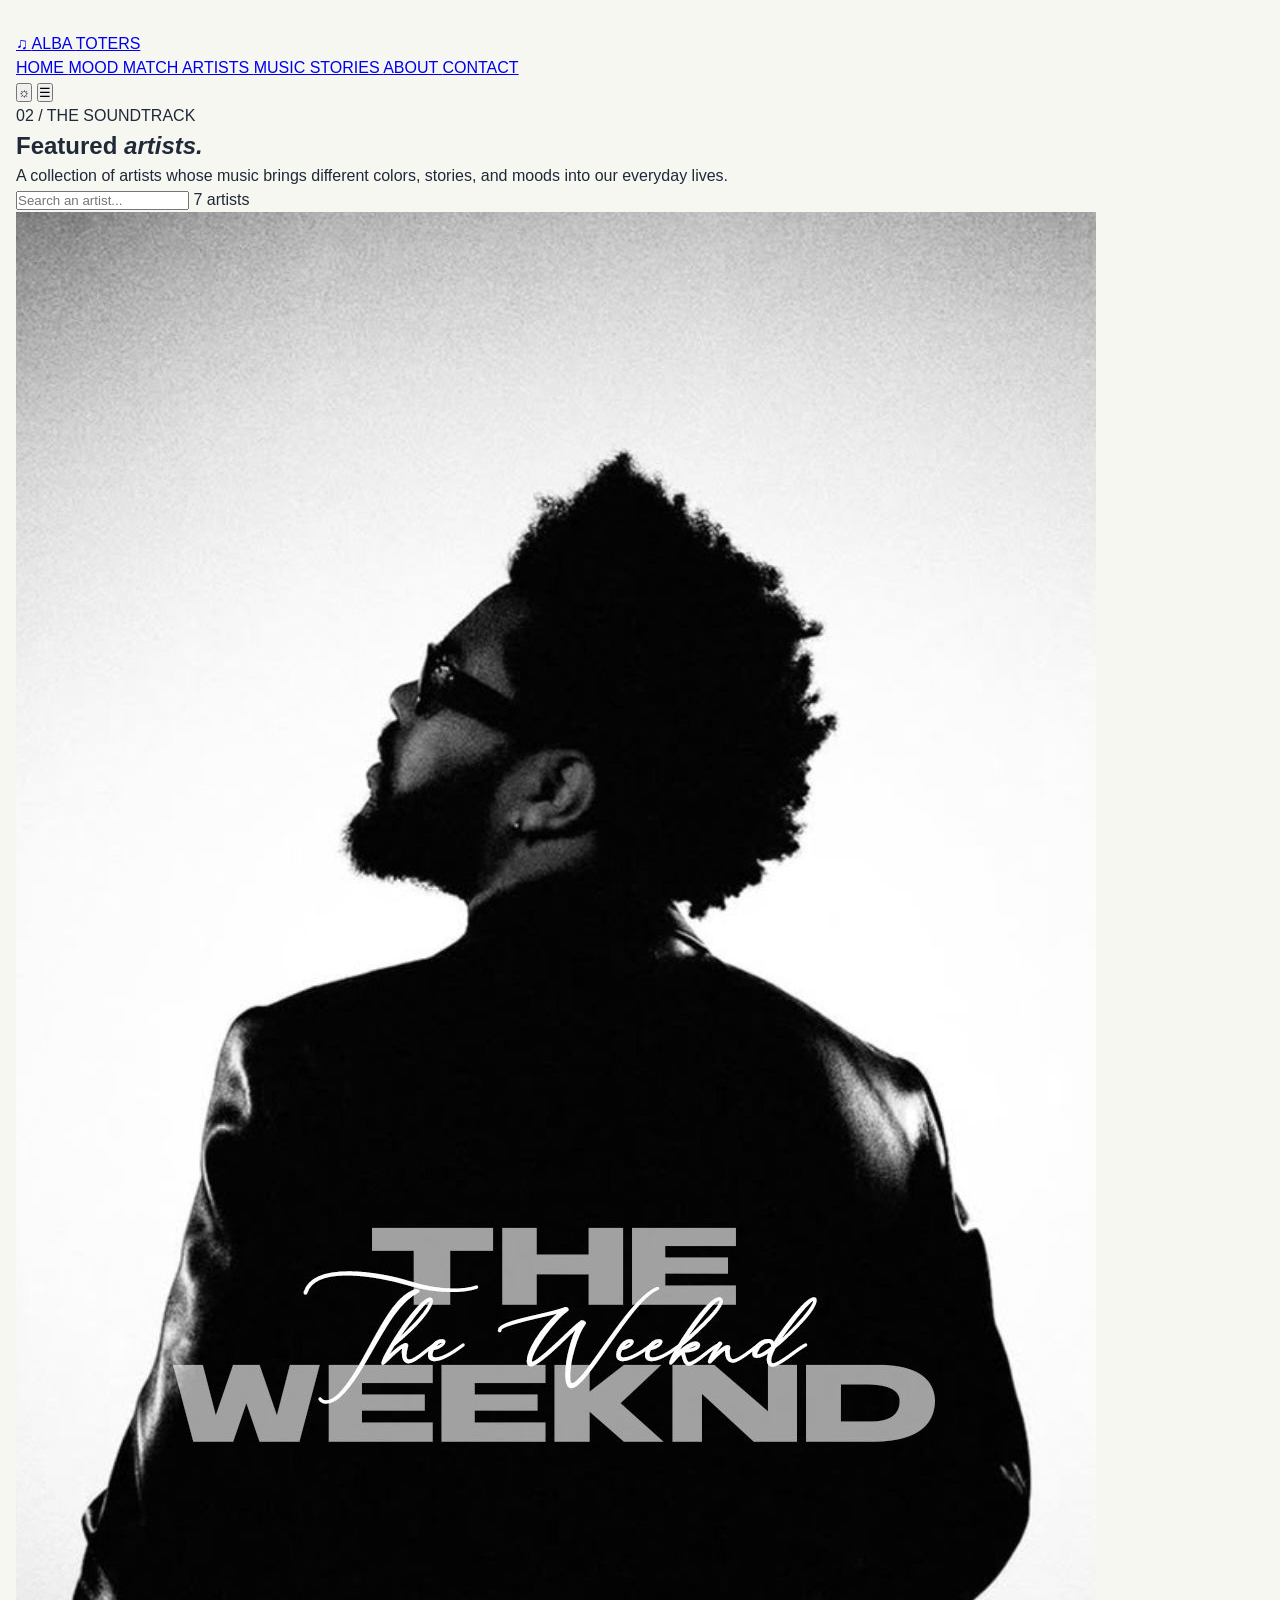
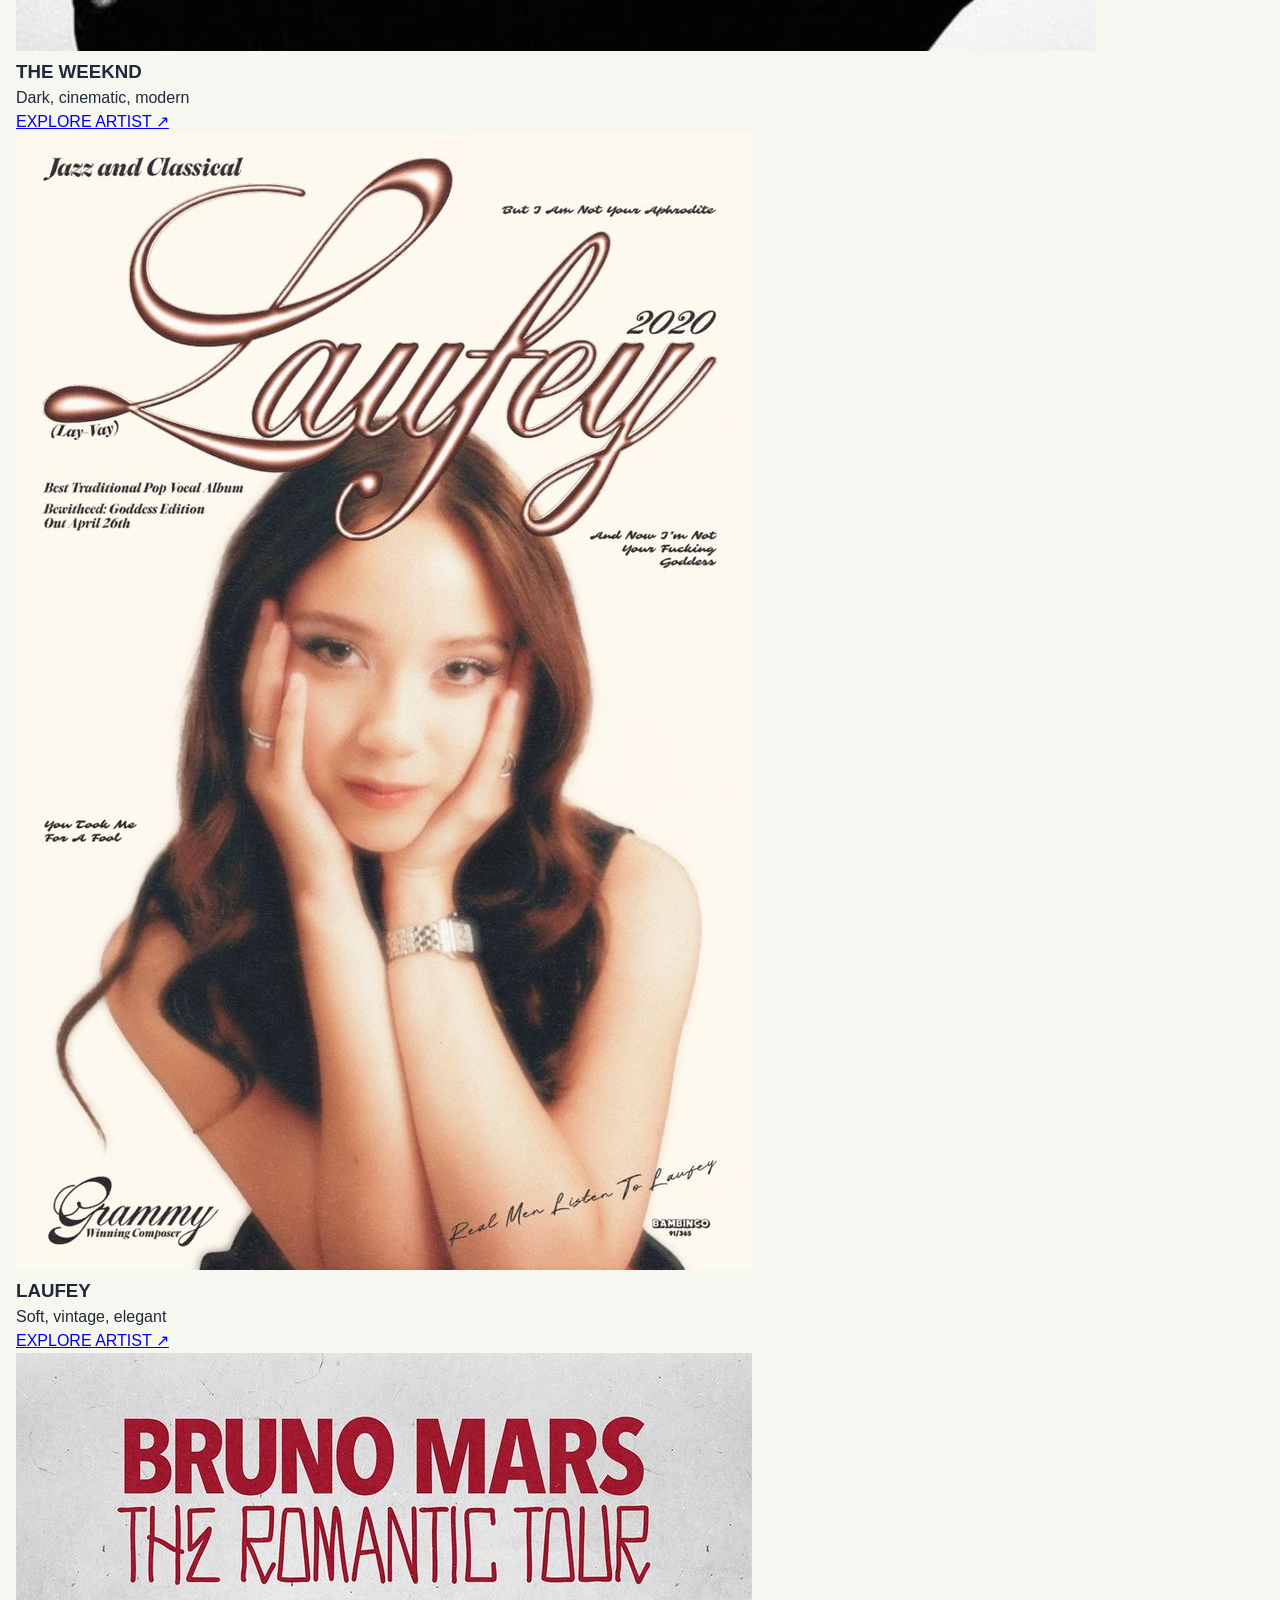
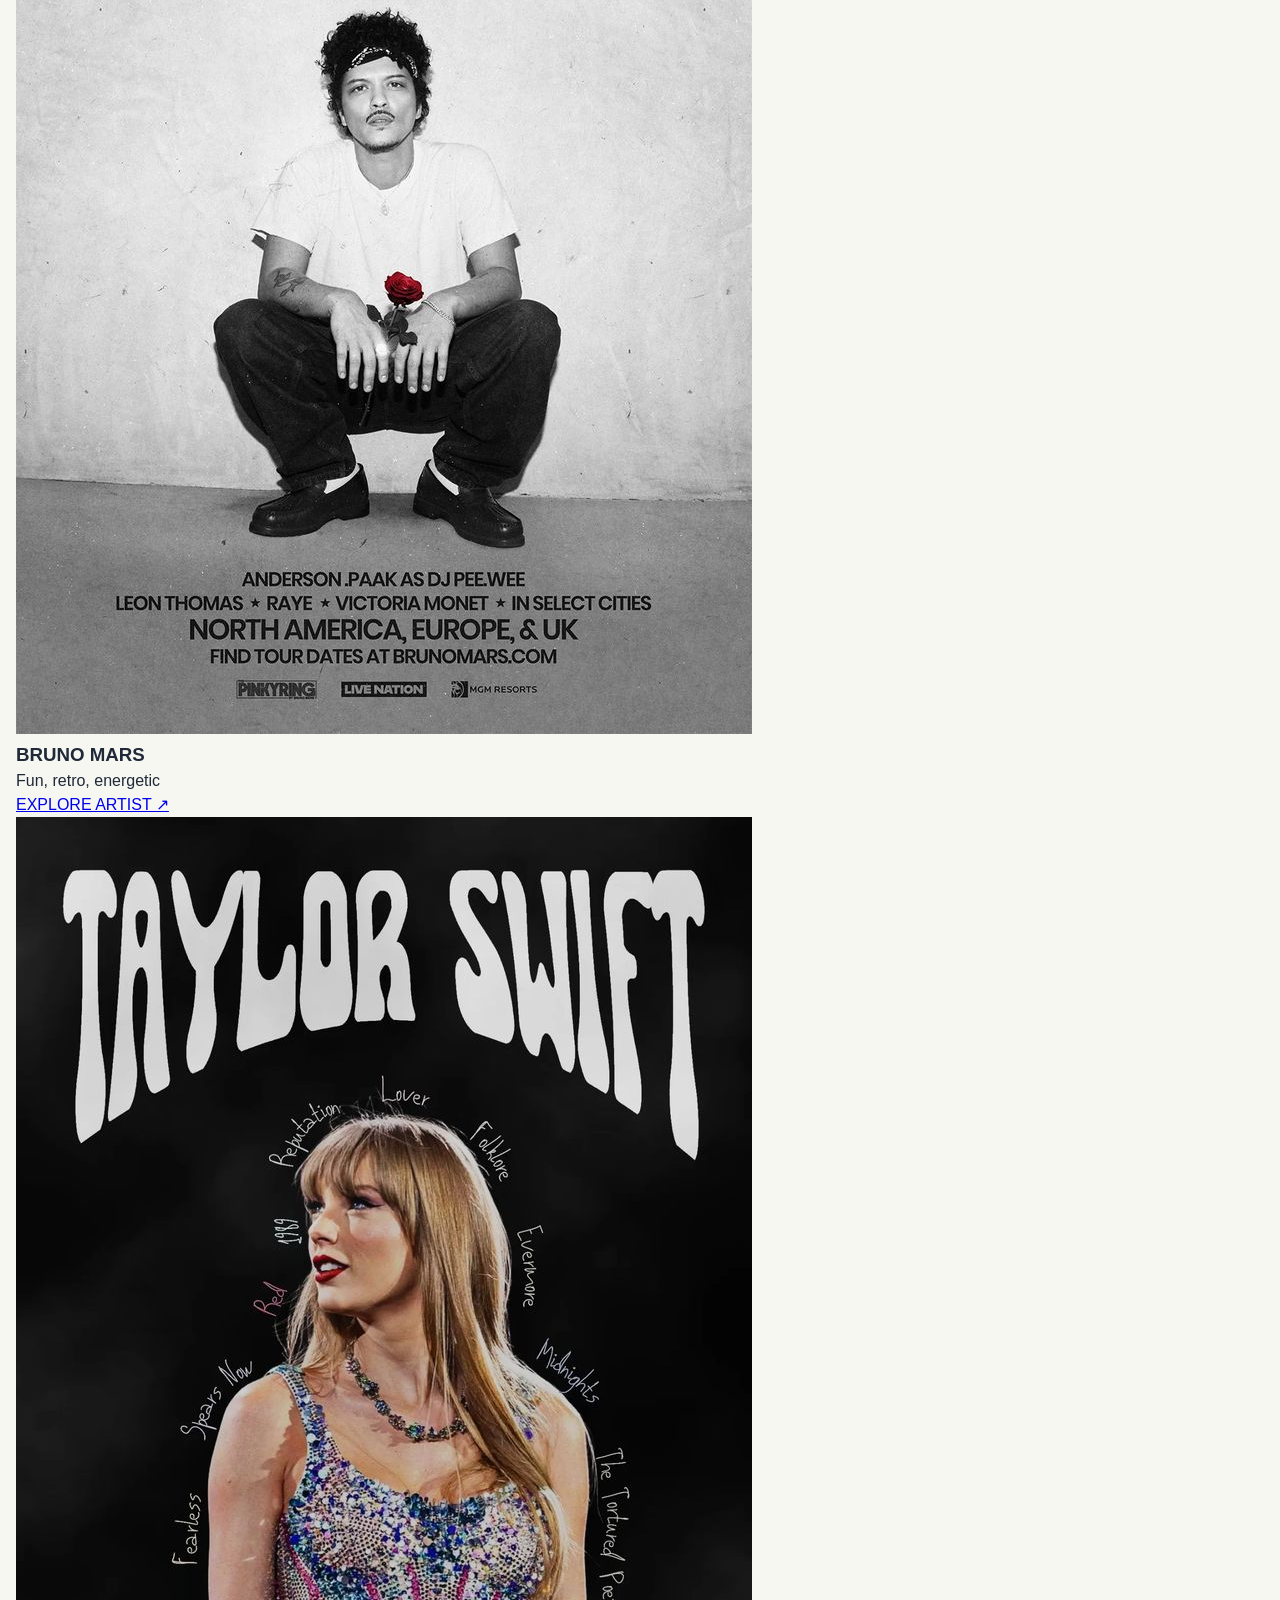
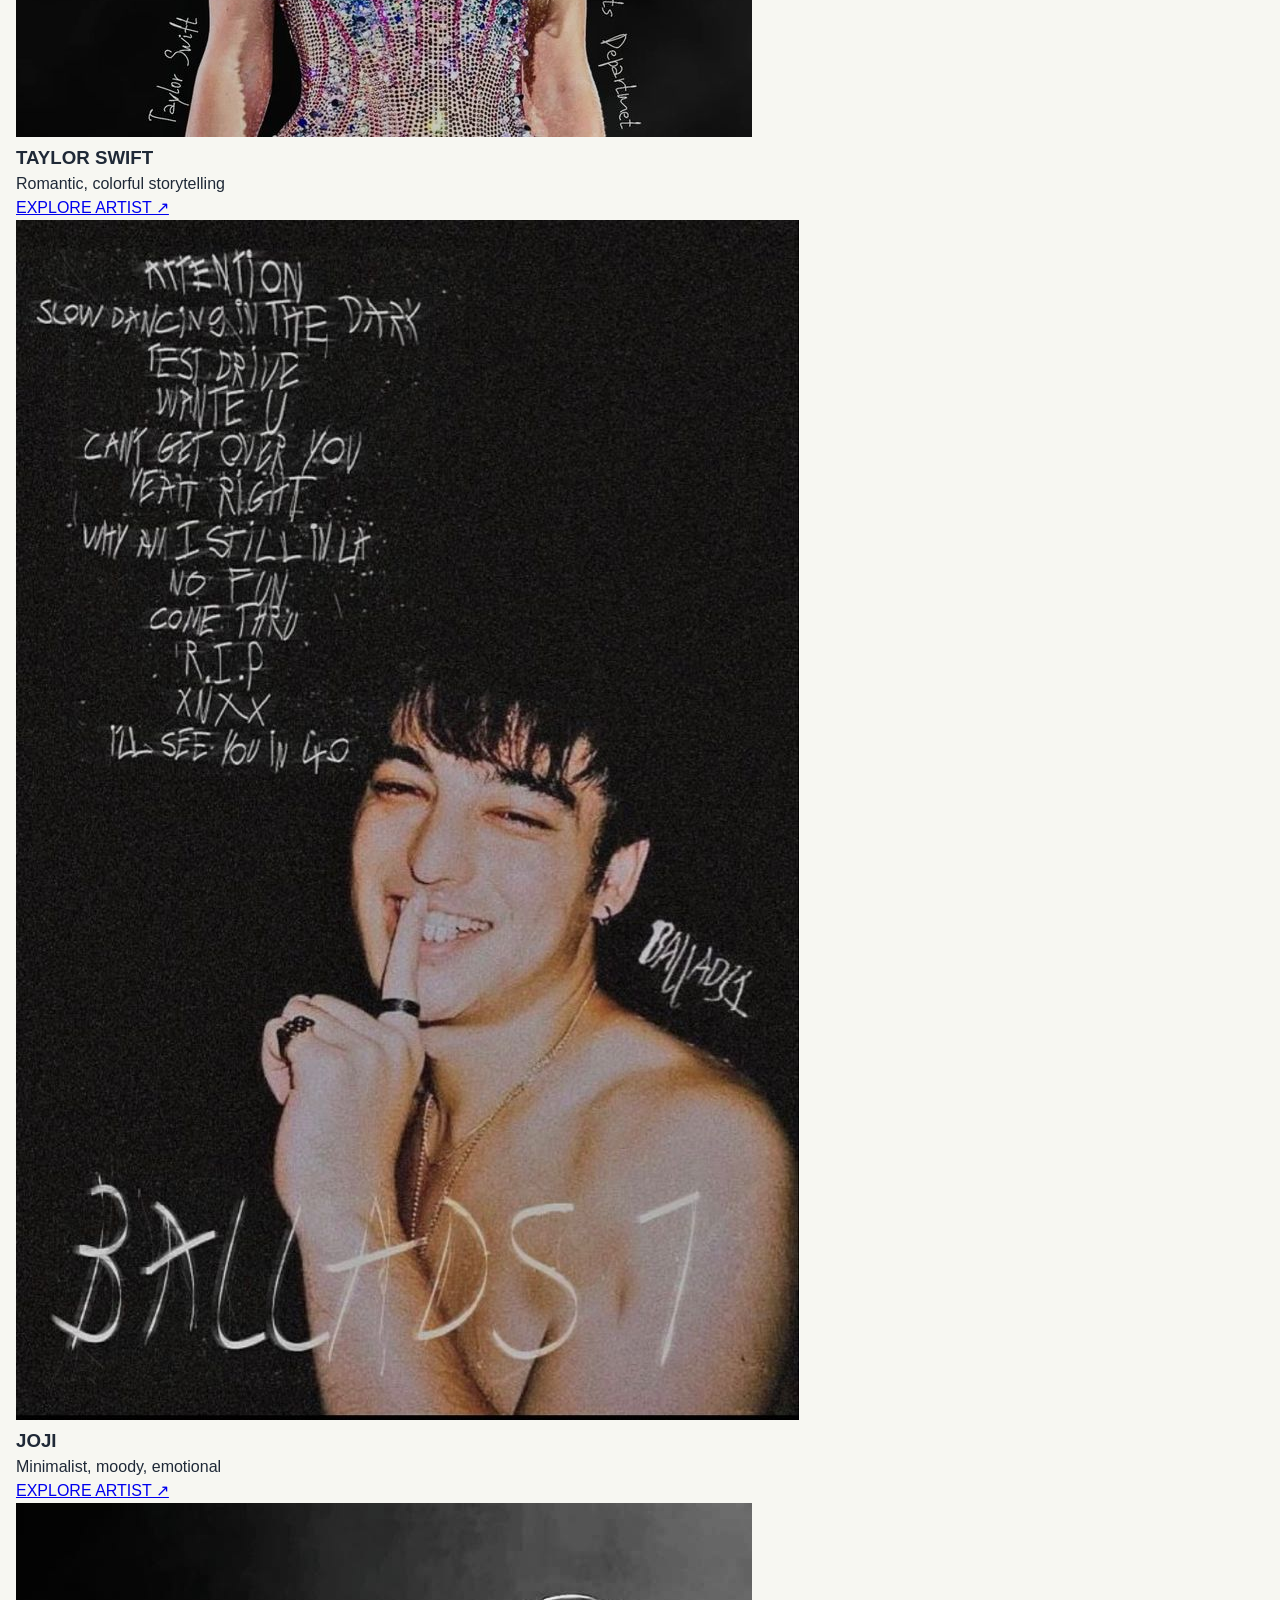
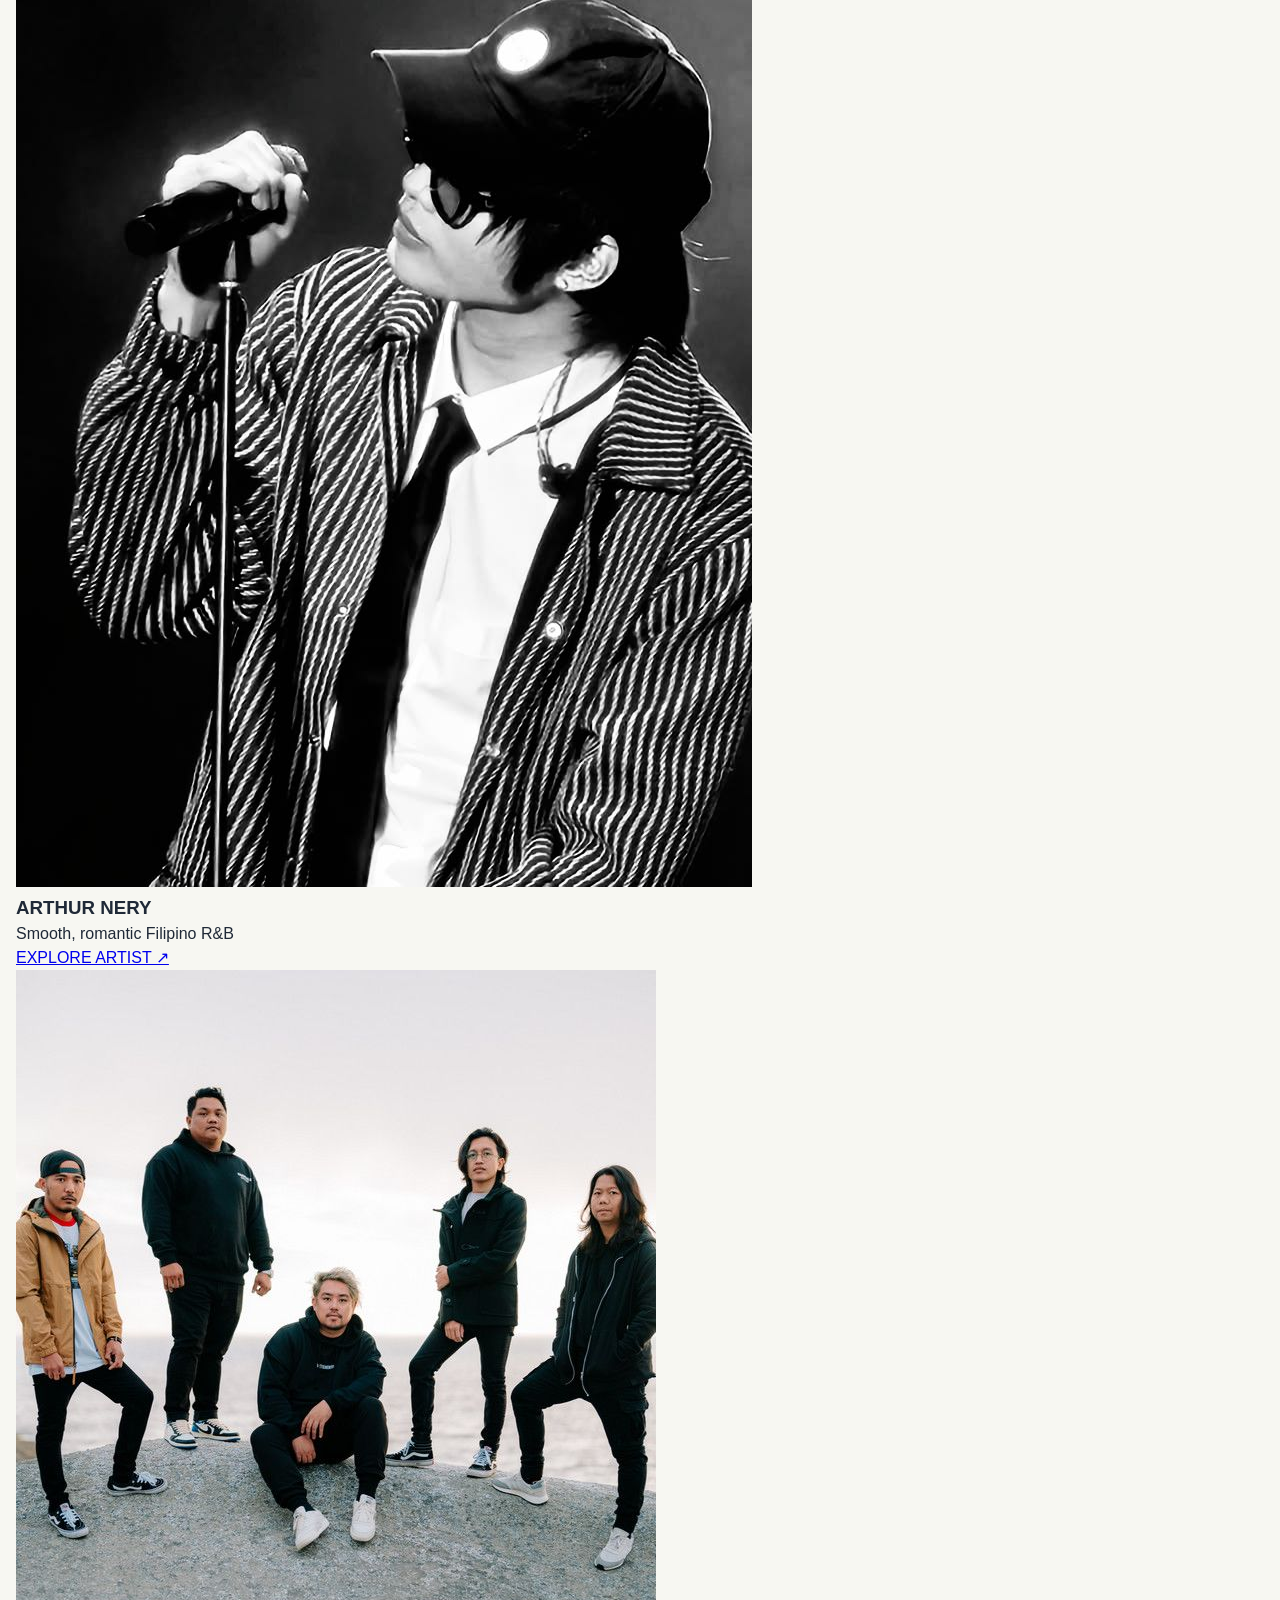
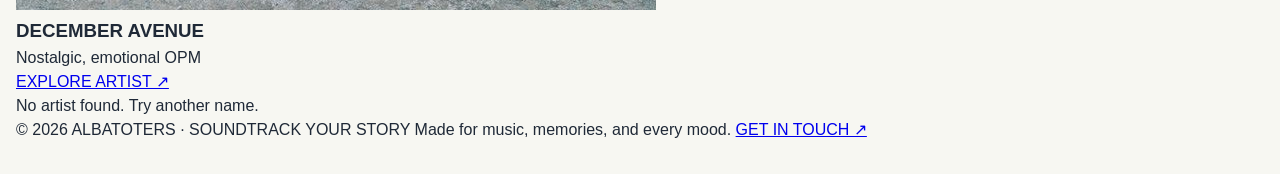
==== about.html @ 425a51ea "Update Albatoters website" ====
<!DOCTYPE html>
<html lang="en">
 <head>
  <meta charset="utf-8"/>
  <meta content="width=device-width, initial-scale=1.0" name="viewport"/>
  <meta content="Albatoters &mdash; soundtrack your story. A personal music vlog and listening journal." name="description"/>
  <title>
   Featured Artists | Albatoters
  </title>
  <link href="style.css" rel="stylesheet"/>
 </head>
 <body>
  <header class="header">
   <a class="brand" href="index.html">
    <span class="brand-mark">
     ♫
    </span>
    ALBA
    <span>
     TOTERS
    </span>
   </a>
   <nav class="nav" id="siteNav">
    <a class="" href="index.html">
     HOME
    </a>
    <a class="" href="mood-match.html">
     MOOD MATCH
    </a>
    <a class="active" href="artist.html">
     ARTISTS
    </a>
    <a class="" href="vlog.html">
     MUSIC STORIES
    </a>
    <a class="" href="about.html">
     ABOUT
    </a>
    <a class="" href="contact.html">
     CONTACT
    </a>
   </nav>
   <div class="header-actions">
    <button aria-label="Toggle theme" class="icon-btn" id="themeToggle">
     ☼
    </button>
    <button aria-label="Open navigation" class="menu-btn" id="menuToggle">
     ☰
    </button>
   </div>
  </header>
  <main>
   <section class="page-hero wrap">
    <p class="eyebrow">
     02 / THE SOUNDTRACK
    </p>
    <h1 class="page-title">
     Featured
     <em>
      artists.
     </em>
    </h1>
    <p class="lead">
     A collection of artists whose music brings different colors, stories, and moods into our everyday lives.
    </p>
   </section>
   <section class="section">
    <div class="wrap">
     <div class="toolbar">
      <input aria-label="Search artists" class="field" id="artistSearch" placeholder="Search an artist..." type="search"/>
      <span class="muted" id="artistCount">
       7 artists
      </span>
     </div>
     <div class="grid artist-grid" id="artistGrid">
      <article class="artist-card" data-artist="the weeknd">
       <img alt="THE WEEKND" src="Img For Artist/theweek.jpg"/>
       <div class="artist-info">
        <h3>
         THE WEEKND
        </h3>
        <p>
         Dark, cinematic, modern
        </p>
        <a href="artist.html">
         EXPLORE ARTIST &nearrow;
        </a>
       </div>
      </article>
      <article class="artist-card" data-artist="laufey">
       <img alt="LAUFEY" src="Img For Artist/Laufey.jpg"/>
       <div class="artist-info">
        <h3>
         LAUFEY
        </h3>
        <p>
         Soft, vintage, elegant
        </p>
        <a href="artist.html">
         EXPLORE ARTIST &nearrow;
        </a>
       </div>
      </article>
      <article class="artist-card" data-artist="bruno mars">
       <img alt="BRUNO MARS" src="Img For Artist/Bruno.jpg"/>
       <div class="artist-info">
        <h3>
         BRUNO MARS
        </h3>
        <p>
         Fun, retro, energetic
        </p>
        <a href="artist.html">
         EXPLORE ARTIST &nearrow;
        </a>
       </div>
      </article>
      <article class="artist-card" data-artist="taylor swift">
       <img alt="TAYLOR SWIFT" src="Img For Artist/Taylor.jpg"/>
       <div class="artist-info">
        <h3>
         TAYLOR SWIFT
        </h3>
        <p>
         Romantic, colorful storytelling
        </p>
        <a href="artist.html">
         EXPLORE ARTIST &nearrow;
        </a>
       </div>
      </article>
      <article class="artist-card" data-artist="joji">
       <img alt="JOJI" src="Img For Artist/Joji.jpg"/>
       <div class="artist-info">
        <h3>
         JOJI
        </h3>
        <p>
         Minimalist, moody, emotional
        </p>
        <a href="artist.html">
         EXPLORE ARTIST &nearrow;
        </a>
       </div>
      </article>
      <article class="artist-card" data-artist="arthur nery">
       <img alt="ARTHUR NERY" src="Img For Artist/baiarthur.jpg"/>
       <div class="artist-info">
        <h3>
         ARTHUR NERY
        </h3>
        <p>
         Smooth, romantic Filipino R&amp;B
        </p>
        <a href="artist.html">
         EXPLORE ARTIST &nearrow;
        </a>
       </div>
      </article>
      <article class="artist-card" data-artist="december avenue">
       <img alt="DECEMBER AVENUE" src="Img For Artist/mgabai.jpg"/>
       <div class="artist-info">
        <h3>
         DECEMBER AVENUE
        </h3>
        <p>
         Nostalgic, emotional OPM
        </p>
        <a href="artist.html">
         EXPLORE ARTIST &nearrow;
        </a>
       </div>
      </article>
     </div>
     <p class="empty hidden" id="artistEmpty">
      No artist found. Try another name.
     </p>
    </div>
   </section>
  </main>
  <footer class="footer wrap">
   <span>
    &copy; 2026 ALBATOTERS &middot; SOUNDTRACK YOUR STORY
   </span>
   <span>
    Made for music, memories, and every mood.
   </span>
   <a href="contact.html">
    GET IN TOUCH &nearrow;
   </a>
  </footer>
  <div class="toast" id="toast" role="status">
  </div>
  <script src="script.js">
  </script>
 </body>
</html>
---- style.css ----
/* Color Palette Integration */
:root {
    --color-bg: #F7F7F2;          /* Light Off-White background */
    --color-terracotta: #B85042;  /* Terracotta primary accent */
    --color-teal: #A7BEAE;        /* Teal accent */
    --color-dark: #1b1b2f;        /* Deep structural dark tone */
    --color-purple: #5c4873;      /* Muted mood purple */
    --color-mauve: #7a5c6d;       /* Mauve tone */
    --color-sage: #3f5449;        /* Sage green tone */
    --card-right-bg: #eef2f6;     /* Light grayish card background for descriptions */
    --text-light: #ffffff;
    --text-muted: #d1d5db;
    --text-dark: #1f2937;
    --text-subdued: #4b5563;
    --max-width: 1100px;
}

* {
    box-sizing: border-box;
    margin: 0;
    padding: 0;
}

body {
    font-family: 'Inter', sans-serif;
    background-color: var(--color-bg);
    color: var(--text-dark);
    line-height: 1.5;
    padding: 2rem 1rem;
}

.page-container {
    max-width: var(--max-width);
    margin: 0 auto;
    display: flex;
    flex-direction: column;
    gap: 2.5rem;
}

/* Navigation Bar */
.navbar {
    background-color: var(--color-dark);
    color: var(--text-light);
    display: flex;
    justify-content: space-between;
    align-items: center;
    padding: 1.25rem 2rem;
    border-radius: 4px;
}

.logo {
    font-weight: 700;
    font-size: 1.1rem;
    letter-spacing: 0.05em;
    display: flex;
    align-items: center;
    gap: 0.5rem;
}

.music-note {
    color: var(--text-light);
}

.nav-links {
    display: flex;
    gap: 1.75rem;
    list-style: none;
}

.nav-links a {
    color: var(--text-muted);
    text-decoration: none;
    font-size: 0.8rem;
    font-weight: 600;
    letter-spacing: 0.05em;
    transition: color 0.2s;
}

.nav-links a:hover,
.nav-links a.active {
    color: var(--text-light);
}

/* Hero Section */
.hero-section {
    background-color: var(--color-purple);
    color: var(--text-light);
    padding: 4rem 3rem;
    border-radius: 4px;
    box-shadow: 0 4px 12px rgba(0, 0, 0, 0.08);
}

.hero-content h1 {
    font-size: 2.25rem;
    font-weight: 700;
    letter-spacing: -0.02em;
    margin-bottom: 0.5rem;
}

.hero-content p {
    font-size: 1.15rem;
    color: var(--text-muted);
    margin-bottom: 2rem;
}

.hero-buttons {
    display: flex;
    gap: 1rem;
    flex-wrap: wrap;
}

.btn, .btn-link {
    font-size: 0.85rem;
    font-weight: 600;
    letter-spacing: 0.05em;
    padding: 0.6rem 1.2rem;
    border: 1px solid rgba(255, 255, 255, 0.3);
    border-radius: 4px;
    background: rgba(255, 255, 255, 0.05);
    color: var(--text-light);
    text-decoration: none;
    cursor: pointer;
    display: inline-block;
}

.btn-link:hover {
    background: rgba(255, 255, 255, 0.15);
}

/* Section Common Titles */
.section-title {
    font-size: 1rem;
    font-weight: 700;
    letter-spacing: 0.05em;
    color: var(--text-dark);
    margin-bottom: 1rem;
}

/* Choose Your Mood Section */
.mood-grid {
    display: grid;
    grid-template-columns: repeat(auto-fit, minmax(180px, 1fr));
    gap: 0.75rem;
}

.mood-card {
    color: var(--text-light);
    padding: 1.25rem;
    border-radius: 4px;
    display: flex;
    align-items: center;
    gap: 0.75rem;
    font-weight: 600;
    font-size: 0.85rem;
    letter-spacing: 0.03em;
}

.mood-card.dark-indigo { background-color: var(--color-dark); }
.mood-card.purple { background-color: var(--color-purple); }
.mood-card.teal-accent { background-color: var(--color-sage); }
.mood-card.charcoal { background-color: #2b2b3d; }
.mood-card.mauve { background-color: var(--color-mauve); }

.mood-icon {
    font-size: 1rem;
}

/* Featured Artists Split Layout */
.artists-split-grid {
    display: flex;
    flex-direction: column;
    gap: 1rem;
}

.artist-split-row {
    display: grid;
    grid-template-columns: 1fr 1fr;
    gap: 0.5rem;
}

.artist-left-box {
    color: var(--text-light);
    padding: 1.75rem;
    border-radius: 4px;
    display: flex;
    flex-direction: column;
    justify-content: space-between;
    min-height: 140px;
}

.artist-right-box {
    background-color: var(--card-right-bg);
    color: var(--text-subdued);
    padding: 1.5rem;
    border-radius: 4px;
    font-size: 0.85rem;
    display: flex;
    flex-direction: column;
    justify-content: center;
    gap: 0.35rem;
    border: 1px solid #e2e8f0;
}

.artist-right-box strong {
    color: var(--text-dark);
}

.artist-right-box .suggestion {
    color: #6b7280;
    font-style: italic;
    font-size: 0.8rem;
    margin-top: 0.25rem;
}

/* Background Color Variants */
.dark-indigo-bg { background-color: var(--color-dark); }
.mauve-bg { background-color: var(--color-mauve); }
.terracotta-bg { background-color: var(--color-terracotta); }
.purple-bg { background-color: var(--color-purple); }
.charcoal-bg { background-color: #2b2b3d; }
.teal-bg { background-color: #31585c; }
.sage-bg { background-color: var(--color-sage); }

.artist-left-box h3 {
    font-size: 1.05rem;
    font-weight: 700;
    letter-spacing: 0.03em;
}

.photo-area {
    margin-top: 1.5rem;
    font-size: 0.75rem;
    color: var(--text-muted);
    letter-spacing: 0.05em;
}

/* Footer Bar */
.footer-bar {
    background-color: var(--color-dark);
    color: var(--text-light);
    padding: 1rem 1.5rem;
    border-radius: 4px;
    font-size: 0.75rem;
    display: flex;
    flex-wrap: wrap;
    gap: 1.5rem;
    align-items: center;
    margin-top: 2rem;
}

.footer-label {
    font-weight: 700;
    letter-spacing: 0.05em;
}

.footer-item {
    color: var(--text-muted);
}

/* Responsive Breakpoints */
@media (max-width: 768px) {
    .navbar {
        flex-direction: column;
        gap: 1rem;
        align-items: flex-start;
    }
    .nav-links {
        flex-wrap: wrap;
        gap: 1rem;
    }
    .artist-split-row {
        grid-template-columns: 1fr;
    }
    .hero-section {
        padding: 2.5rem 1.5rem;
    }
}
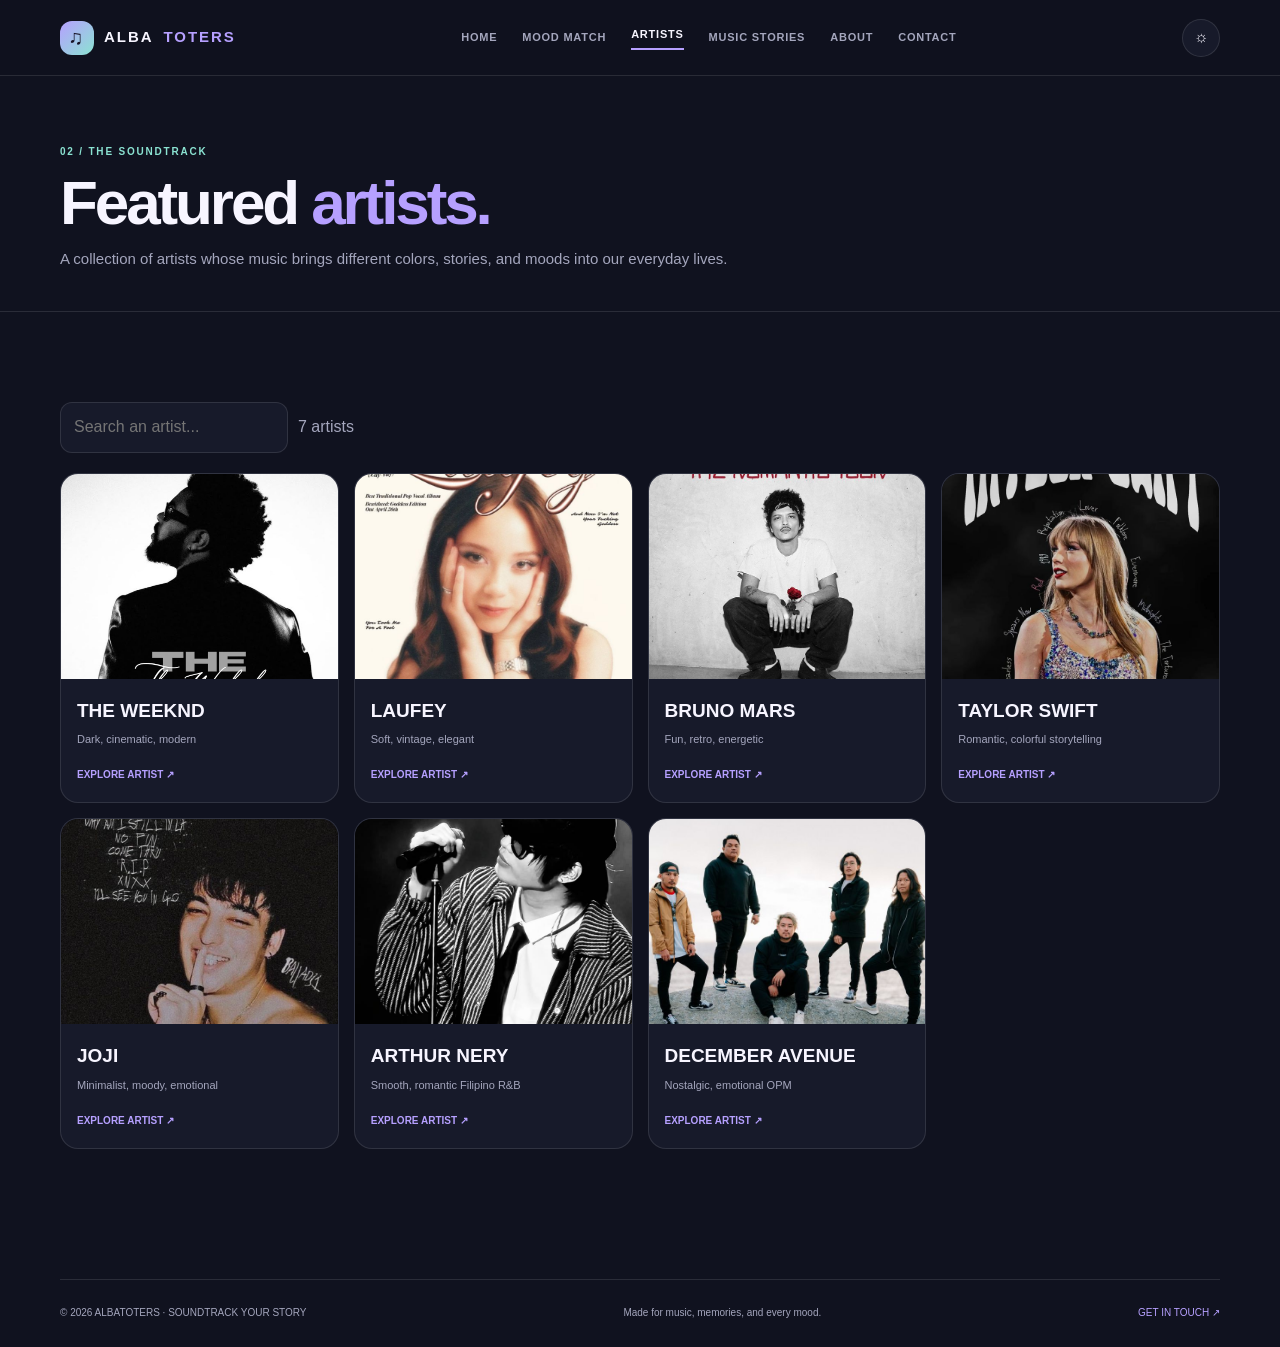
==== commit 656fc360: "Update Albatoters website" ====
--- a/about.html
+++ b/about.html
@@ -74,7 +74,7 @@
      </div>
      <div class="grid artist-grid" id="artistGrid">
       <article class="artist-card" data-artist="the weeknd">
-       <img alt="THE WEEKND" src="Img For Artist/theweek.jpg"/>
+       <img alt="THE WEEKND" src="images/theweek.jpg"/>
        <div class="artist-info">
         <h3>
          THE WEEKND
@@ -88,7 +88,7 @@
        </div>
       </article>
       <article class="artist-card" data-artist="laufey">
-       <img alt="LAUFEY" src="Img For Artist/Laufey.jpg"/>
+       <img alt="LAUFEY" src="images/Laufey.jpg"/>
        <div class="artist-info">
         <h3>
          LAUFEY
@@ -102,7 +102,7 @@
        </div>
       </article>
       <article class="artist-card" data-artist="bruno mars">
-       <img alt="BRUNO MARS" src="Img For Artist/Bruno.jpg"/>
+       <img alt="BRUNO MARS" src="images/Bruno.jpg"/>
        <div class="artist-info">
         <h3>
          BRUNO MARS
@@ -116,7 +116,7 @@
        </div>
       </article>
       <article class="artist-card" data-artist="taylor swift">
-       <img alt="TAYLOR SWIFT" src="Img For Artist/Taylor.jpg"/>
+       <img alt="TAYLOR SWIFT" src="images/Taylor.jpg"/>
        <div class="artist-info">
         <h3>
          TAYLOR SWIFT
@@ -130,7 +130,7 @@
        </div>
       </article>
       <article class="artist-card" data-artist="joji">
-       <img alt="JOJI" src="Img For Artist/Joji.jpg"/>
+       <img alt="JOJI" src="images/Joji.jpg"/>
        <div class="artist-info">
         <h3>
          JOJI
@@ -144,7 +144,7 @@
        </div>
       </article>
       <article class="artist-card" data-artist="arthur nery">
-       <img alt="ARTHUR NERY" src="Img For Artist/baiarthur.jpg"/>
+       <img alt="ARTHUR NERY" src="images/baiarthur.jpg"/>
        <div class="artist-info">
         <h3>
          ARTHUR NERY
@@ -158,7 +158,7 @@
        </div>
       </article>
       <article class="artist-card" data-artist="december avenue">
-       <img alt="DECEMBER AVENUE" src="Img For Artist/mgabai.jpg"/>
+       <img alt="DECEMBER AVENUE" src="images/mgabai.jpg"/>
        <div class="artist-info">
         <h3>
          DECEMBER AVENUE
--- a/style.css
+++ b/style.css
@@ -1,277 +1,1291 @@
-/* Color Palette Integration */
+
+/* ==========================================
+   ALBATOTERS
+   PERSONAL MUSIC VLOG WEBSITE
+   Main External CSS
+   ========================================== */
+
+
+/* ==========================================
+   1. GOOGLE FONTS
+   ========================================== */
+
+@import url('https://fonts.googleapis.com/css2?family=DM+Sans:wght@400;500;600;700&family=Space+Grotesk:wght@400;500;600;700&display=swap');
+
+
+/* ==========================================
+   2. ROOT VARIABLES
+   ========================================== */
+
 :root {
-    --color-bg: #F7F7F2;          /* Light Off-White background */
-    --color-terracotta: #B85042;  /* Terracotta primary accent */
-    --color-teal: #A7BEAE;        /* Teal accent */
-    --color-dark: #1b1b2f;        /* Deep structural dark tone */
-    --color-purple: #5c4873;      /* Muted mood purple */
-    --color-mauve: #7a5c6d;       /* Mauve tone */
-    --color-sage: #3f5449;        /* Sage green tone */
-    --card-right-bg: #eef2f6;     /* Light grayish card background for descriptions */
-    --text-light: #ffffff;
-    --text-muted: #d1d5db;
-    --text-dark: #1f2937;
-    --text-subdued: #4b5563;
-    --max-width: 1100px;
-}
+    --bg: #10121f;
+    --surface: #171a2a;
+    --surface2: #20243a;
+
+    --text: #f7f5ff;
+    --muted: #a4a6bd;
+
+    --line: rgba(255, 255, 255, 0.11);
+
+    --purple: #b6a0ff;
+    --teal: #8be3d2;
+    --pink: #ff9dc8;
+    --gold: #f6d88d;
+
+    --radius: 20px;
+
+    --shadow: 0 22px 65px #0004;
+
+    --font-main: "DM Sans", sans-serif;
+    --font-heading: "Space Grotesk", sans-serif;
+}
+
+
+/* ==========================================
+   3. LIGHT MODE VARIABLES
+   ========================================== */
+
+:root.light {
+    --bg: #f5f3fa;
+    --surface: #ffffff;
+    --surface2: #eeebf7;
+
+    --text: #202035;
+    --muted: #696980;
+
+    --line: rgba(32, 32, 53, 0.13);
+
+    --purple: #7254c9;
+    --teal: #167b70;
+    --pink: #b73c7d;
+    --gold: #8b6516;
+
+    --shadow: 0 22px 65px #30204a16;
+}
+
+
+/* ==========================================
+   4. GENERAL RESET
+   ========================================== */
 
 * {
-    box-sizing: border-box;
     margin: 0;
     padding: 0;
+    box-sizing: border-box;
+}
+
+html {
+    scroll-behavior: smooth;
+    scroll-padding-top: 90px;
 }
 
 body {
-    font-family: 'Inter', sans-serif;
-    background-color: var(--color-bg);
-    color: var(--text-dark);
-    line-height: 1.5;
-    padding: 2rem 1rem;
-}
-
-.page-container {
-    max-width: var(--max-width);
+    background: var(--bg);
+    color: var(--text);
+
+    font-family: var(--font-main);
+    line-height: 1.65;
+
+    transition: background 0.3s ease,
+                color 0.3s ease;
+}
+
+a {
+    color: inherit;
+    text-decoration: none;
+}
+
+button,
+input,
+textarea,
+select {
+    font: inherit;
+}
+
+button {
+    color: inherit;
+    cursor: pointer;
+}
+
+img {
+    max-width: 100%;
+    display: block;
+}
+
+ul {
+    list-style-position: inside;
+}
+
+
+/* ==========================================
+   5. MAIN CONTAINER
+   ========================================== */
+
+.wrap {
+    width: min(1160px, calc(100% - 44px));
     margin: 0 auto;
+}
+
+
+/* ==========================================
+   6. WEBSITE HEADER
+   ========================================== */
+
+.header {
+    height: 76px;
+
+    position: sticky;
+    top: 0;
+
+    z-index: 30;
+
+    display: flex;
+    align-items: center;
+    justify-content: space-between;
+
+    padding: 0 max(22px, calc((100vw - 1160px) / 2));
+
+    background: color-mix(
+        in srgb,
+        var(--bg) 90%,
+        transparent
+    );
+
+    backdrop-filter: blur(16px);
+
+    border-bottom: 1px solid var(--line);
+}
+
+
+/* ==========================================
+   7. WEBSITE BRAND
+   ========================================== */
+
+.brand {
+    font-family: var(--font-heading);
+    font-size: 15px;
+    font-weight: 700;
+
+    letter-spacing: 0.13em;
+
+    display: flex;
+    align-items: center;
+    gap: 10px;
+}
+
+.brand-mark {
+    width: 34px;
+    height: 34px;
+
+    display: grid;
+    place-items: center;
+
+    border-radius: 12px;
+
+    background: linear-gradient(
+        135deg,
+        var(--purple),
+        var(--teal)
+    );
+
+    color: #171326;
+    font-size: 20px;
+}
+
+.brand span:last-child {
+    color: var(--purple);
+}
+
+
+/* ==========================================
+   8. NAVIGATION MENU
+   ========================================== */
+
+.nav {
+    display: flex;
+    align-items: center;
+    gap: 25px;
+}
+
+.nav a {
+    font-size: 11px;
+    font-weight: 700;
+
+    letter-spacing: 0.07em;
+
+    color: var(--muted);
+
+    transition: color 0.3s ease;
+}
+
+.nav a:hover,
+.nav a.active {
+    color: var(--text);
+}
+
+.nav a.active::after {
+    content: "";
+
+    display: block;
+
+    height: 2px;
+
+    background: var(--purple);
+
+    margin-top: 5px;
+}
+
+
+/* ==========================================
+   9. HEADER BUTTONS
+   ========================================== */
+
+.header-actions {
+    display: flex;
+    align-items: center;
+    gap: 9px;
+}
+
+.icon-btn,
+.menu-btn {
+    width: 38px;
+    height: 38px;
+
+    border: 1px solid var(--line);
+
+    border-radius: 50%;
+
+    background: var(--surface);
+
+    cursor: pointer;
+}
+
+.icon-btn {
+    transition: background 0.3s ease;
+}
+
+.icon-btn:hover {
+    background: var(--surface2);
+}
+
+.menu-btn {
+    display: none;
+}
+
+
+/* ==========================================
+   10. HERO SECTION
+   ========================================== */
+
+.hero {
+    padding: 88px 0 76px;
+
+    display: grid;
+
+    grid-template-columns: 1.05fr 0.95fr;
+
+    align-items: center;
+
+    gap: 35px;
+
+    min-height: 520px;
+}
+
+.eyebrow {
+    color: var(--teal);
+
+    font-size: 10px;
+    font-weight: 700;
+
+    letter-spacing: 0.18em;
+
+    text-transform: uppercase;
+}
+
+.hero h1 {
+    font-family: var(--font-heading);
+
+    font-size: clamp(46px, 6vw, 76px);
+
+    font-weight: 600;
+
+    line-height: 1.04;
+
+    letter-spacing: -0.06em;
+
+    margin: 16px 0 22px;
+}
+
+.hero h1 em,
+.page-title em {
+    color: var(--purple);
+    font-style: normal;
+}
+
+.lead {
+    max-width: 540px;
+
+    color: var(--muted);
+
+    font-size: 15px;
+
+    line-height: 1.9;
+}
+
+
+/* ==========================================
+   11. HERO BUTTONS
+   ========================================== */
+
+.actions {
+    display: flex;
+    flex-wrap: wrap;
+
+    gap: 12px;
+
+    margin-top: 27px;
+}
+
+.btn {
+    display: inline-flex;
+    align-items: center;
+    justify-content: center;
+
+    padding: 12px 19px;
+
+    border: 1px solid var(--line);
+
+    border-radius: 99px;
+
+    font-size: 11px;
+    font-weight: 700;
+
+    transition: transform 0.3s ease,
+                background 0.3s ease;
+}
+
+.btn:hover {
+    transform: translateY(-3px);
+}
+
+.btn.primary {
+    background: var(--purple);
+
+    color: #171326;
+
+    border-color: var(--purple);
+}
+
+.btn.ghost {
+    background: transparent;
+
+    color: var(--text);
+}
+
+.btn.primary:hover {
+    background: var(--teal);
+    border-color: var(--teal);
+}
+
+
+/* ==========================================
+   12. HERO ARTWORK
+   ========================================== */
+
+.hero-art {
+    min-height: 350px;
+
+    display: grid;
+    place-items: center;
+
+    position: relative;
+}
+
+.record {
+    width: min(310px, 70vw);
+
+    aspect-ratio: 1;
+
+    border-radius: 50%;
+
+    background: repeating-radial-gradient(
+        circle,
+        #151521 0 3px,
+        #302d43 4px 5px,
+        #171722 6px 8px
+    );
+
+    display: grid;
+    place-items: center;
+
+    box-shadow:
+        var(--shadow),
+        inset 0 0 0 1px #625b7b;
+
+    animation: float 7s ease-in-out infinite;
+}
+
+.record-label {
+    width: 34%;
+
+    aspect-ratio: 1;
+
+    border-radius: 50%;
+
+    background: linear-gradient(
+        135deg,
+        var(--purple),
+        #6957b2 60%,
+        var(--teal)
+    );
+
+    display: grid;
+    place-content: center;
+
+    text-align: center;
+
+    color: #171326;
+
+    font-family: var(--font-heading);
+    font-size: 25px;
+    font-weight: 700;
+}
+
+.record-label small {
+    font-family: var(--font-main);
+
+    font-size: 8px;
+    font-weight: 700;
+
+    letter-spacing: 0.15em;
+}
+
+
+/* ==========================================
+   13. HERO DECORATIONS
+   ========================================== */
+
+.orbit {
+    position: absolute;
+
+    border: 1px solid var(--line);
+
+    border-radius: 50%;
+
+    width: 95%;
+    height: 42%;
+
+    transform: rotate(-25deg);
+}
+
+.float-tag {
+    position: absolute;
+
+    background: var(--surface);
+
+    border: 1px solid var(--line);
+
+    padding: 10px 14px;
+
+    border-radius: 13px;
+
+    box-shadow: var(--shadow);
+
+    font-size: 11px;
+}
+
+.tag-one {
+    top: 18%;
+    right: 0;
+}
+
+.tag-two {
+    bottom: 15%;
+    left: 0;
+
+    color: var(--pink);
+}
+
+
+/* ==========================================
+   14. FLOATING ANIMATION
+   ========================================== */
+
+@keyframes float {
+    0% {
+        transform: translateY(0);
+    }
+
+    50% {
+        transform: translateY(-10px) rotate(4deg);
+    }
+
+    100% {
+        transform: translateY(0);
+    }
+}
+
+
+/* ==========================================
+   15. GENERAL SECTIONS
+   ========================================== */
+
+.section {
+    padding: 70px 0;
+
+    border-top: 1px solid var(--line);
+}
+
+.section-head {
+    display: flex;
+
+    justify-content: space-between;
+    align-items: end;
+
+    gap: 20px;
+
+    margin-bottom: 27px;
+}
+
+.section-head h2,
+.page-title {
+    font-family: var(--font-heading);
+
+    font-size: clamp(32px, 4vw, 49px);
+
+    font-weight: 600;
+
+    line-height: 1.1;
+
+    letter-spacing: -0.05em;
+
+    margin: 8px 0;
+}
+
+.muted {
+    color: var(--muted);
+}
+
+
+/* ==========================================
+   16. GRID LAYOUT
+   ========================================== */
+
+.grid {
+    display: grid;
+    gap: 15px;
+}
+
+
+/* ==========================================
+   17. MOOD MATCH SECTION
+   ========================================== */
+
+.mood-grid {
+    grid-template-columns: repeat(5, 1fr);
+}
+
+.mood-card {
+    border: 1px solid var(--line);
+
+    background: var(--surface);
+
+    border-radius: 17px;
+
+    padding: 20px;
+
+    text-align: left;
+
+    cursor: pointer;
+
+    min-height: 145px;
+
+    transition: transform 0.3s ease,
+                border-color 0.3s ease,
+                background 0.3s ease;
+}
+
+.mood-card:hover,
+.mood-card.selected {
+    border-color: var(--purple);
+
+    transform: translateY(-4px);
+}
+
+.mood-icon {
+    font-size: 25px;
+
+    display: block;
+
+    margin-bottom: 16px;
+}
+
+.mood-card b,
+.mood-card small {
+    display: block;
+}
+
+.mood-card b {
+    font-size: 13px;
+}
+
+.mood-card small {
+    font-size: 10px;
+
+    color: var(--muted);
+}
+
+
+/* ==========================================
+   18. MOOD RESULT PANEL
+   ========================================== */
+
+.panel {
+    margin-top: 17px;
+
+    padding: 22px;
+
+    border: 1px solid var(--line);
+
+    border-radius: var(--radius);
+
+    background: var(--surface);
+}
+
+
+/* ==========================================
+   19. FEATURED ARTISTS
+   ========================================== */
+
+.artist-grid {
+    grid-template-columns: repeat(4, 1fr);
+}
+
+.artist-card {
+    background: var(--surface);
+
+    border: 1px solid var(--line);
+
+    border-radius: 18px;
+
+    overflow: hidden;
+
+    transition: transform 0.3s ease,
+                border-color 0.3s ease;
+}
+
+.artist-card:hover {
+    transform: translateY(-5px);
+
+    border-color: var(--purple);
+}
+
+.artist-card img {
+    width: 100%;
+    height: 205px;
+
+    object-fit: cover;
+
+    display: block;
+}
+
+.artist-info {
+    padding: 16px;
+}
+
+.artist-info h3 {
+    font-family: var(--font-heading);
+
+    font-size: 19px;
+
+    font-weight: 600;
+
+    margin: 0 0 4px;
+}
+
+.artist-info p {
+    font-size: 11px;
+
+    color: var(--muted);
+
+    margin: 0 0 12px;
+}
+
+.artist-info a {
+    color: var(--purple);
+
+    font-size: 10px;
+    font-weight: 700;
+}
+
+
+/* ==========================================
+   20. MUSIC STORIES / VLOG
+   ========================================== */
+
+.story-grid {
+    grid-template-columns: repeat(3, 1fr);
+}
+
+.story-card {
+    padding: 21px;
+
+    min-height: 230px;
+
     display: flex;
     flex-direction: column;
-    gap: 2.5rem;
-}
-
-/* Navigation Bar */
-.navbar {
-    background-color: var(--color-dark);
-    color: var(--text-light);
+
+    background: var(--surface);
+
+    border: 1px solid var(--line);
+
+    border-radius: 18px;
+
+    overflow: hidden;
+
+    transition: transform 0.3s ease,
+                border-color 0.3s ease;
+}
+
+.story-card:hover {
+    transform: translateY(-4px);
+
+    border-color: var(--purple);
+}
+
+.story-card .type {
+    font-size: 9px;
+
+    color: var(--teal);
+
+    letter-spacing: 0.13em;
+
+    text-transform: uppercase;
+}
+
+.story-card h3 {
+    font-family: var(--font-heading);
+
+    font-size: 22px;
+
+    line-height: 1.2;
+
+    margin: 18px 0 10px;
+}
+
+.story-card p {
+    font-size: 12px;
+
+    color: var(--muted);
+
+    line-height: 1.8;
+}
+
+.story-card small {
+    margin-top: auto;
+
+    padding-top: 13px;
+
+    border-top: 1px solid var(--line);
+
+    color: var(--purple);
+
+    font-size: 10px;
+}
+
+
+/* ==========================================
+   21. PAGE HERO
+   ========================================== */
+
+.page-hero {
+    padding: 68px 0 38px;
+}
+
+.page-hero .lead {
+    max-width: 680px;
+}
+
+.page-title {
+    font-size: clamp(40px, 5vw, 62px);
+}
+
+
+/* ==========================================
+   22. SEARCH AND FILTER TOOLBAR
+   ========================================== */
+
+.toolbar {
     display: flex;
+
+    gap: 10px;
+
+    flex-wrap: wrap;
+
+    align-items: center;
+
+    margin: 20px 0;
+}
+
+.field {
+    background: var(--surface);
+
+    color: var(--text);
+
+    border: 1px solid var(--line);
+
+    border-radius: 12px;
+
+    padding: 11px 13px;
+
+    outline: none;
+
+    min-width: 0;
+}
+
+.field:focus {
+    border-color: var(--purple);
+}
+
+.toolbar .field {
+    min-width: 220px;
+}
+
+
+/* ==========================================
+   23. CATEGORY FILTER CHIPS
+   ========================================== */
+
+.chips {
+    display: flex;
+
+    gap: 8px;
+
+    flex-wrap: wrap;
+}
+
+.chip {
+    border: 1px solid var(--line);
+
+    border-radius: 99px;
+
+    background: transparent;
+
+    padding: 8px 13px;
+
+    color: var(--muted);
+
+    font-size: 10px;
+
+    cursor: pointer;
+
+    transition: background 0.3s ease,
+                color 0.3s ease;
+}
+
+.chip:hover,
+.chip.active {
+    background: var(--purple);
+
+    color: #171326;
+
+    border-color: var(--purple);
+}
+
+
+/* ==========================================
+   24. TWO COLUMN LAYOUT
+   ========================================== */
+
+.two-col {
+    display: grid;
+
+    grid-template-columns: 0.8fr 1.2fr;
+
+    gap: 30px;
+}
+
+
+/* ==========================================
+   25. CONTENT CARDS
+   ========================================== */
+
+.content-card {
+    background: var(--surface);
+
+    border: 1px solid var(--line);
+
+    border-radius: var(--radius);
+
+    padding: 25px;
+}
+
+.content-card h2 {
+    font-family: var(--font-heading);
+
+    font-size: 25px;
+}
+
+.content-card p,
+.content-card li {
+    color: var(--muted);
+
+    font-size: 13px;
+
+    line-height: 1.9;
+}
+
+
+/* ==========================================
+   26. FORMS
+   ========================================== */
+
+.form label {
+    display: block;
+
+    font-size: 11px;
+
+    font-weight: 700;
+
+    margin: 13px 0 6px;
+}
+
+.form .field {
+    width: 100%;
+}
+
+.form textarea {
+    min-height: 125px;
+
+    resize: vertical;
+}
+
+.form-note {
+    font-size: 11px;
+
+    color: var(--teal);
+
+    min-height: 18px;
+
+    margin-top: 10px;
+}
+
+
+/* ==========================================
+   27. JOURNAL ENTRIES
+   ========================================== */
+
+.entry {
+    padding: 15px;
+
+    border: 1px solid var(--line);
+
+    border-radius: 13px;
+
+    margin-top: 10px;
+
+    background: var(--surface);
+}
+
+.entry h4 {
+    margin: 0;
+
+    font-family: var(--font-heading);
+
+    font-size: 16px;
+    font-weight: 600;
+}
+
+.entry p {
+    white-space: pre-wrap;
+
+    overflow-wrap: anywhere;
+
+    color: var(--muted);
+}
+
+.entry button {
+    float: right;
+
+    border: 0;
+
+    background: none;
+
+    color: var(--pink);
+
+    cursor: pointer;
+}
+
+
+/* ==========================================
+   28. WEBSITE FOOTER
+   ========================================== */
+
+.footer {
+    margin-top: 60px;
+
+    border-top: 1px solid var(--line);
+
+    padding: 25px 0;
+
+    display: flex;
+
     justify-content: space-between;
-    align-items: center;
-    padding: 1.25rem 2rem;
-    border-radius: 4px;
-}
-
-.logo {
-    font-weight: 700;
-    font-size: 1.1rem;
-    letter-spacing: 0.05em;
-    display: flex;
-    align-items: center;
-    gap: 0.5rem;
-}
-
-.music-note {
-    color: var(--text-light);
-}
-
-.nav-links {
-    display: flex;
-    gap: 1.75rem;
-    list-style: none;
-}
-
-.nav-links a {
-    color: var(--text-muted);
-    text-decoration: none;
-    font-size: 0.8rem;
-    font-weight: 600;
-    letter-spacing: 0.05em;
-    transition: color 0.2s;
-}
-
-.nav-links a:hover,
-.nav-links a.active {
-    color: var(--text-light);
-}
-
-/* Hero Section */
-.hero-section {
-    background-color: var(--color-purple);
-    color: var(--text-light);
-    padding: 4rem 3rem;
-    border-radius: 4px;
-    box-shadow: 0 4px 12px rgba(0, 0, 0, 0.08);
-}
-
-.hero-content h1 {
-    font-size: 2.25rem;
-    font-weight: 700;
-    letter-spacing: -0.02em;
-    margin-bottom: 0.5rem;
-}
-
-.hero-content p {
-    font-size: 1.15rem;
-    color: var(--text-muted);
-    margin-bottom: 2rem;
-}
-
-.hero-buttons {
-    display: flex;
-    gap: 1rem;
-    flex-wrap: wrap;
-}
-
-.btn, .btn-link {
-    font-size: 0.85rem;
-    font-weight: 600;
-    letter-spacing: 0.05em;
-    padding: 0.6rem 1.2rem;
-    border: 1px solid rgba(255, 255, 255, 0.3);
-    border-radius: 4px;
-    background: rgba(255, 255, 255, 0.05);
-    color: var(--text-light);
-    text-decoration: none;
-    cursor: pointer;
-    display: inline-block;
-}
-
-.btn-link:hover {
-    background: rgba(255, 255, 255, 0.15);
-}
-
-/* Section Common Titles */
-.section-title {
-    font-size: 1rem;
-    font-weight: 700;
-    letter-spacing: 0.05em;
-    color: var(--text-dark);
-    margin-bottom: 1rem;
-}
-
-/* Choose Your Mood Section */
-.mood-grid {
-    display: grid;
-    grid-template-columns: repeat(auto-fit, minmax(180px, 1fr));
-    gap: 0.75rem;
-}
-
-.mood-card {
-    color: var(--text-light);
-    padding: 1.25rem;
-    border-radius: 4px;
-    display: flex;
-    align-items: center;
-    gap: 0.75rem;
-    font-weight: 600;
-    font-size: 0.85rem;
-    letter-spacing: 0.03em;
-}
-
-.mood-card.dark-indigo { background-color: var(--color-dark); }
-.mood-card.purple { background-color: var(--color-purple); }
-.mood-card.teal-accent { background-color: var(--color-sage); }
-.mood-card.charcoal { background-color: #2b2b3d; }
-.mood-card.mauve { background-color: var(--color-mauve); }
-
-.mood-icon {
-    font-size: 1rem;
-}
-
-/* Featured Artists Split Layout */
-.artists-split-grid {
-    display: flex;
-    flex-direction: column;
-    gap: 1rem;
-}
-
-.artist-split-row {
-    display: grid;
-    grid-template-columns: 1fr 1fr;
-    gap: 0.5rem;
-}
-
-.artist-left-box {
-    color: var(--text-light);
-    padding: 1.75rem;
-    border-radius: 4px;
-    display: flex;
-    flex-direction: column;
-    justify-content: space-between;
-    min-height: 140px;
-}
-
-.artist-right-box {
-    background-color: var(--card-right-bg);
-    color: var(--text-subdued);
-    padding: 1.5rem;
-    border-radius: 4px;
-    font-size: 0.85rem;
-    display: flex;
-    flex-direction: column;
-    justify-content: center;
-    gap: 0.35rem;
-    border: 1px solid #e2e8f0;
-}
-
-.artist-right-box strong {
-    color: var(--text-dark);
-}
-
-.artist-right-box .suggestion {
-    color: #6b7280;
-    font-style: italic;
-    font-size: 0.8rem;
-    margin-top: 0.25rem;
-}
-
-/* Background Color Variants */
-.dark-indigo-bg { background-color: var(--color-dark); }
-.mauve-bg { background-color: var(--color-mauve); }
-.terracotta-bg { background-color: var(--color-terracotta); }
-.purple-bg { background-color: var(--color-purple); }
-.charcoal-bg { background-color: #2b2b3d; }
-.teal-bg { background-color: #31585c; }
-.sage-bg { background-color: var(--color-sage); }
-
-.artist-left-box h3 {
-    font-size: 1.05rem;
-    font-weight: 700;
-    letter-spacing: 0.03em;
-}
-
-.photo-area {
-    margin-top: 1.5rem;
-    font-size: 0.75rem;
-    color: var(--text-muted);
-    letter-spacing: 0.05em;
-}
-
-/* Footer Bar */
-.footer-bar {
-    background-color: var(--color-dark);
-    color: var(--text-light);
-    padding: 1rem 1.5rem;
-    border-radius: 4px;
-    font-size: 0.75rem;
-    display: flex;
-    flex-wrap: wrap;
-    gap: 1.5rem;
-    align-items: center;
-    margin-top: 2rem;
-}
-
-.footer-label {
-    font-weight: 700;
-    letter-spacing: 0.05em;
-}
-
-.footer-item {
-    color: var(--text-muted);
-}
-
-/* Responsive Breakpoints */
-@media (max-width: 768px) {
-    .navbar {
+
+    gap: 20px;
+
+    color: var(--muted);
+
+    font-size: 10px;
+}
+
+.footer a {
+    color: var(--purple);
+}
+
+
+/* ==========================================
+   29. EMPTY STATE
+   ========================================== */
+
+.empty {
+    padding: 25px;
+
+    border: 1px dashed var(--line);
+
+    border-radius: 14px;
+
+    color: var(--muted);
+
+    font-size: 12px;
+
+    text-align: center;
+}
+
+
+/* ==========================================
+   30. HIDDEN ELEMENTS
+   ========================================== */
+
+.hidden {
+    display: none !important;
+}
+
+
+/* ==========================================
+   31. NOTIFICATION TOAST
+   ========================================== */
+
+.toast {
+    position: fixed;
+
+    bottom: 20px;
+    left: 50%;
+
+    transform: translateX(-50%);
+
+    background: var(--text);
+
+    color: var(--bg);
+
+    padding: 10px 16px;
+
+    border-radius: 99px;
+
+    font-size: 11px;
+
+    opacity: 0;
+
+    pointer-events: none;
+
+    transition: opacity 0.3s ease;
+
+    z-index: 50;
+}
+
+.toast.show {
+    opacity: 1;
+}
+
+
+/* ==========================================
+   32. TABLET RESPONSIVE DESIGN
+   ========================================== */
+
+@media (max-width: 900px) {
+
+    .nav {
+        gap: 13px;
+    }
+
+    .nav a {
+        font-size: 10px;
+    }
+
+    .mood-grid {
+        grid-template-columns: repeat(3, 1fr);
+    }
+
+    .artist-grid {
+        grid-template-columns: repeat(3, 1fr);
+    }
+
+}
+
+
+/* ==========================================
+   33. MOBILE RESPONSIVE DESIGN
+   ========================================== */
+
+@media (max-width: 700px) {
+
+    .header {
+        height: 68px;
+    }
+
+    .menu-btn {
+        display: block;
+    }
+
+    .nav {
+        display: none;
+
+        position: absolute;
+
+        top: 67px;
+        left: 0;
+        right: 0;
+
+        background: var(--surface);
+
+        padding: 15px 24px 22px;
+
+        border-bottom: 1px solid var(--line);
+
         flex-direction: column;
-        gap: 1rem;
+
+        align-items: stretch;
+
+        gap: 4px;
+    }
+
+    .nav.open {
+        display: flex;
+    }
+
+    .nav a {
+        padding: 9px 0;
+
+        font-size: 12px;
+    }
+
+    .nav a.active::after {
+        display: none;
+    }
+
+    .hero {
+        grid-template-columns: 1fr;
+
+        padding: 60px 0 35px;
+
+        gap: 0;
+    }
+
+    .hero-art {
+        min-height: 300px;
+    }
+
+    .section {
+        padding: 55px 0;
+    }
+
+    .section-head {
         align-items: flex-start;
-    }
-    .nav-links {
-        flex-wrap: wrap;
-        gap: 1rem;
-    }
-    .artist-split-row {
+
+        flex-direction: column;
+    }
+
+    .mood-grid {
+        grid-template-columns: repeat(2, 1fr);
+    }
+
+    .artist-grid {
+        grid-template-columns: repeat(2, 1fr);
+    }
+
+    .artist-card img {
+        height: 160px;
+    }
+
+    .story-grid {
         grid-template-columns: 1fr;
     }
-    .hero-section {
-        padding: 2.5rem 1.5rem;
-    }
-}+
+    .two-col {
+        grid-template-columns: 1fr;
+    }
+
+    .footer {
+        flex-direction: column;
+
+        text-align: center;
+    }
+
+    .page-hero {
+        padding: 52px 0 25px;
+    }
+
+}
+
+
+/* ==========================================
+   34. SMALL MOBILE RESPONSIVE DESIGN
+   ========================================== */
+
+@media (max-width: 390px) {
+
+    .wrap {
+        width: calc(100% - 30px);
+    }
+
+    .artist-grid {
+        grid-template-columns: 1fr;
+    }
+
+    .artist-card img {
+        height: 210px;
+    }
+
+    .mood-card {
+        padding: 15px;
+    }
+
+}
+
+
+/* ==========================================
+   35. ACCESSIBILITY
+   ========================================== */
+
+:focus-visible {
+    outline: 2px solid var(--teal);
+
+    outline-offset: 4px;
+}
+
+
+/* ==========================================
+   36. REDUCED MOTION
+   ========================================== */
+
+@media (prefers-reduced-motion: reduce) {
+
+    * {
+        scroll-behavior: auto !important;
+
+        animation: none !important;
+
+        transition: none !important;
+    }
+
+}
